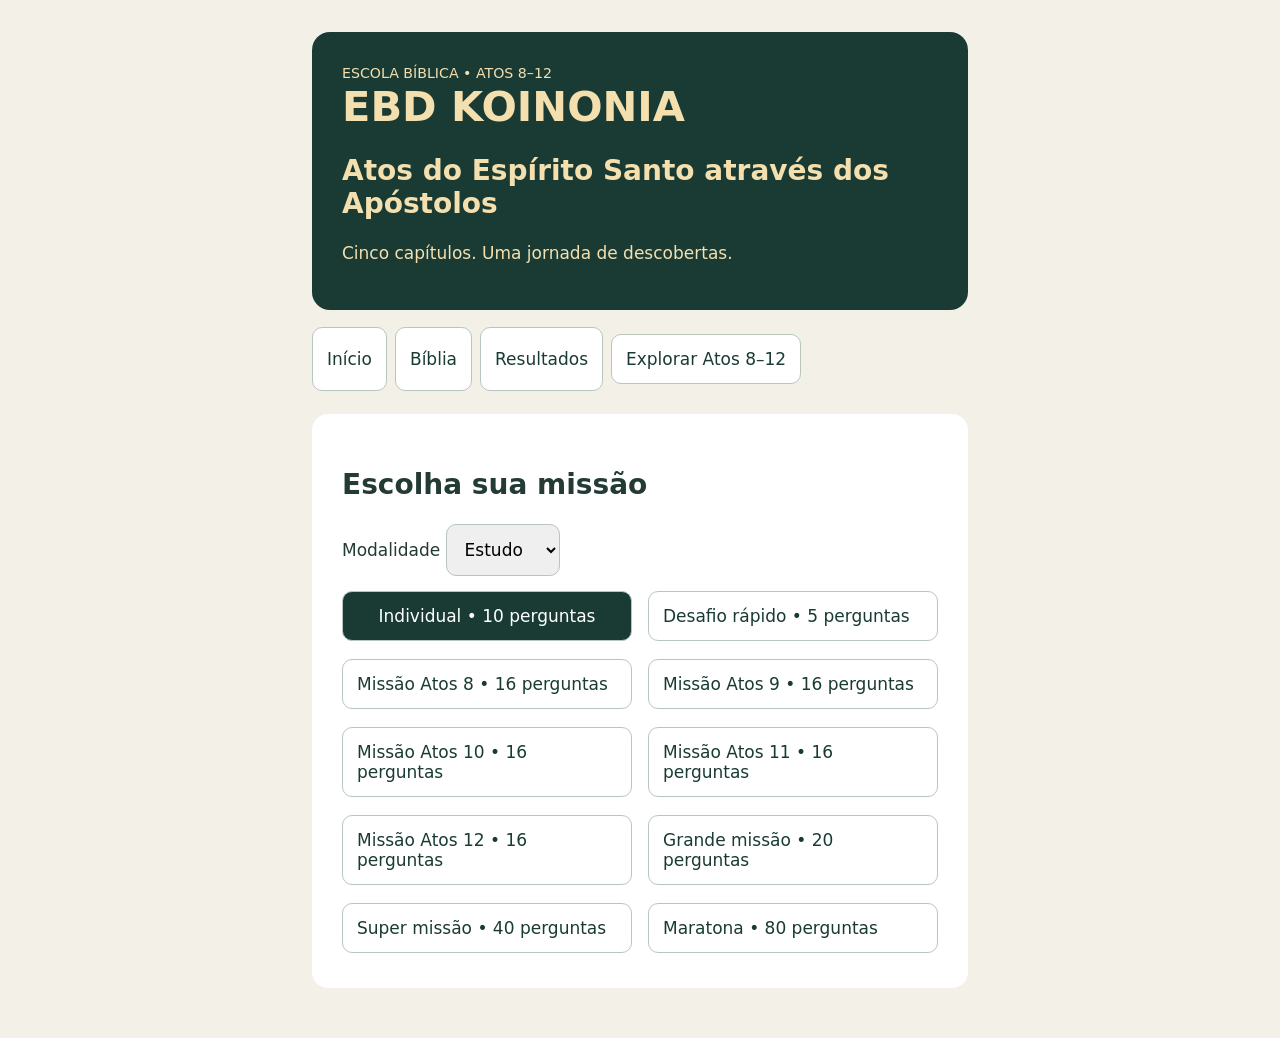
==== public/index.html @ 4b204fe7 "EBD KOINONIA V0.5 - Publicacao da plataforma completa" ====
<!doctype html><html lang="pt-BR"><meta charset="utf-8"><meta http-equiv="Content-Security-Policy" content="default-src 'none'; script-src 'self' 'unsafe-inline'; style-src 'self' 'unsafe-inline'; img-src 'self'; connect-src 'none'; object-src 'none'; base-uri 'none'; form-action 'none'"><meta name="referrer" content="no-referrer"><link rel="stylesheet" href="explorar.css"><meta name="viewport" content="width=device-width,initial-scale=1"><title>EBD KOINONIA — Atos do Espírito Santo através dos Apóstolos</title><style>*{box-sizing:border-box}body{margin:0;background:#f3f0e8;color:#243b35;font:17px system-ui}main{max-width:720px;margin:auto;padding:24px}header{background:#193b34;color:#f4dfae;padding:30px;border-radius:18px}h1{margin:0;font-size:34px}small{color:inherit}button,select,input{font:inherit;padding:14px;border-radius:10px;border:1px solid #b9c6bd}button{cursor:pointer;background:white;color:#193b34;text-align:left;width:100%;margin:5px 0}button.primary{background:#193b34;color:white;text-align:center}section{background:white;border-radius:16px;padding:20px;margin:18px 0}nav{display:flex;gap:8px;flex-wrap:wrap}nav button{width:auto}progress{width:100%;accent-color:#39765b}.muted{color:#62736c}.correct{background:#d7efdc}.wrong{background:#f8d9d5}dialog{max-width:650px;width:94%;border:0;border-radius:16px;padding:24px}dialog::backdrop{background:#0008}label{display:block;margin:10px 0}h2{font-size:23px}
main{width:min(100%,58rem);padding:clamp(12px,3vw,32px)}
header,section{padding:clamp(16px,3vw,30px)}
h1{font-size:clamp(1.7rem,5vw,2.6rem)}
h2{font-size:clamp(1.28rem,3vw,1.75rem)}
button,select{min-height:44px;max-width:100%;overflow-wrap:anywhere}
button:focus-visible,select:focus-visible,a:focus-visible,summary:focus-visible{
  outline:3px solid #39765b;outline-offset:3px
}
button:disabled{cursor:default;opacity:1}
nav{margin-top:12px}
nav button:disabled{opacity:.65}
.metrics{display:flex;flex-wrap:wrap;gap:.35rem 1.25rem;font-variant-numeric:tabular-nums}
.metrics p{margin:.2rem 0}
.missions,.breakdown{display:grid;gap:.5rem 1rem;grid-template-columns:repeat(2,minmax(0,1fr))}
.breakdown ul{padding-inline-start:1.2em}
details{border-top:1px solid #b9c6bd;padding:.85em 0}
summary{cursor:pointer;overflow-wrap:anywhere}
dialog{max-height:90vh;overflow:auto;color:#243b35}
@media print{
  body{background:white;color:black}
  main>header,main>nav,#view button{display:none}
  #certificate{border:1px solid currentColor;text-align:center;padding:2rem}
}
@media(max-width:540px){.missions,.breakdown{grid-template-columns:1fr}}
@media(min-width:1500px) and (min-height:800px){
  body{font-size:clamp(22px,1.45vw,37px)}
  main{width:min(86vw,78rem)}
  h1{font-size:2em}h2{font-size:1.4em}
  button,select{min-height:56px}
  dialog{max-width:58rem}
}
</style><main><header><small>ESCOLA BÍBLICA • ATOS 8–12</small><h1>EBD KOINONIA</h1><h2>Atos do Espírito Santo através dos Apóstolos</h2><p>Cinco capítulos. Uma jornada de descobertas.</p></header><nav><button onclick="home()">Início</button><button id="nav-bible" onclick="bible()">Bíblia</button><button onclick="stats()">Resultados</button></nav><div id="view"></div></main><dialog id="reader"><h2>Consulta bíblica</h2><label>Capítulo <select id="chapter" onchange="read()"></select></label><div id="passage"></div><button onclick="document.querySelector('#reader').close()">Voltar</button></dialog><script src="questoes-v03.js"></script><script>
const summaries={8:'A perseguição dispersa os discípulos. Filipe anuncia Cristo em Samaria e explica Isaías ao oficial etíope. Pedro e João visitam Samaria.',9:'Saulo encontra Jesus no caminho de Damasco. Ananias o visita. Pedro cura Eneias em Lida e Tabita volta à vida em Jope.',10:'Cornélio recebe uma visão em Cesareia. Pedro recebe uma visão em Jope e anuncia Jesus na casa de Cornélio.',11:'Pedro explica a recepção dos gentios. Barnabé e Saulo ensinam em Antioquia. Ágabo anuncia uma fome.',12:'Herodes mata Tiago e prende Pedro. A igreja ora. Pedro é libertado por um anjo e vai à casa de Maria, onde Rode reconhece sua voz.'};

const bank = window.EBD_QUESTOES_V03;
const chapters = [8, 9, 10, 11, 12];
const weights = {'Fácil': 100, 'Intermediária': 150, 'Avançada': 200};
const byId = new Map(Array.isArray(bank) ? bank.map(q => [q.id, q]) : []);
const view = document.querySelector('#view');
const reader = document.querySelector('#reader');
const chapter = document.querySelector('#chapter');
const passage = document.querySelector('#passage');
const navBible = document.querySelector('#nav-bible');
const safeInt = n => Number.isSafeInteger(n) && n >= 0;

let active = null;
let completed = null;
let inActivity = false;
let tickingSince = null;
const records = [];

function escapeHtml(value) {
  return String(value).replace(/[&<>"']/g, ch => ({
    '&': '&amp;', '<': '&lt;', '>': '&gt;', '"': '&quot;', "'": '&#39;'
  })[ch]);
}

function shuffled(values) {
  const copy = values.slice();
  for (let last = copy.length - 1; last > 0; last--) {
    const selected = Math.floor(Math.random() * (last + 1));
    [copy[last], copy[selected]] = [copy[selected], copy[last]];
  }
  return copy;
}

function currentItem() {
  return active ? active.items[active.index] : null;
}

function readerLocked() {
  return active?.mode === 'desafio' && currentItem().choice === null;
}

function updateNavigation() {
  navBible.disabled = Boolean(readerLocked());
}

function startClock() {
  if (active && inActivity && !document.hidden && tickingSince === null) {
    tickingSince = performance.now();
  }
}

function checkpoint() {
  if (tickingSince === null) return;
  const now = performance.now();
  active.elapsed += Math.max(0, Math.round(now - tickingSince));
  tickingSince = now;
}

function pauseClock() {
  checkpoint();
  tickingSince = null;
}

function duration(ms) {
  const seconds = Math.floor(ms / 1000);
  return [Math.floor(seconds / 3600), Math.floor(seconds / 60) % 60, seconds % 60]
    .map(n => String(n).padStart(2, '0')).join(':');
}

function updateClock() {
  const clock = document.querySelector('#elapsed');
  if (clock && active) {
    const pending = tickingSince === null ? 0 : performance.now() - tickingSince;
    clock.textContent = duration(active.elapsed + pending);
  }
}

function stopViewing() {
  pauseClock();
  inActivity = false;
}

function home() {
  stopViewing();
  updateNavigation();
  view.innerHTML = `<section><h2>Escolha sua missão</h2>
    ${active ? '<button class="primary" onclick="resume()">Retomar atividade</button>' : ''}
    <label>Modalidade <select id="mode">
      <option value="estudo">Estudo</option>
      <option value="desafio">Desafio</option>
    </select></label>
    <div class="missions">
      <button class="primary" onclick="start(10)">Individual • 10 perguntas</button>
      <button onclick="start(5)">Desafio rápido • 5 perguntas</button>
      ${chapters.map(c => `<button onclick="start(16,${c})">Missão Atos ${c} • 16 perguntas</button>`).join('')}
      <button onclick="start(20)">Grande missão • 20 perguntas</button>
      <button onclick="start(40)">Super missão • 40 perguntas</button>
      <button onclick="start(80)">Maratona • 80 perguntas</button>
    </div><p id="bank-status" role="status" hidden></p></section>`;
  if (active) document.querySelector('#mode').value = active.mode;
}

function start(total, selectedChapter) {
  if (inActivity || ![5, 10, 16, 20, 40, 80].includes(total)) return;
  const pool = byId.size !== 80 ? [] :
    selectedChapter === undefined ? bank : bank.filter(q => q.capitulo === selectedChapter);
  if (pool.length < total) {
    const bankStatus = document.querySelector('#bank-status');
    bankStatus.textContent = 'Banco de questões indisponível. Verifique o arquivo questoes-v03.js.';
    bankStatus.hidden = false;
    return;
  }
  if (active && !confirm('Substituir a atividade em andamento?')) return;
  active = {
    mode: document.querySelector('#mode').value, elapsed: 0, index: 0,
    items: shuffled(pool).slice(0, total).map(q => ({
      id: q.id, order: shuffled(q.alternativas.map((_, index) => index)),
      choice: null, hint: false, consults: 0, assistedConsults: 0
    }))
  };
  resume();
}

function resume() {
  if (!active) return;
  inActivity = true;
  startClock();
  question(true);
}

function resultOf(item) {
  const q = byId.get(item.id);
  const correct = item.choice !== null && item.order[item.choice] === q.indiceRespostaCorreta;
  const multiplier = active.mode === 'desafio' ? 2 :
    item.hint && item.assistedConsults ? 0.5 : item.hint || item.assistedConsults ? 0.75 : 1;
  return {correct, points: correct ? Math.round(weights[q.dificuldade] * multiplier) : 0};
}

function totals() {
  return active.items.reduce((sum, item) => {
    if (item.choice === null) return sum;
    const result = resultOf(item);
    sum.answered++;
    sum.score += Number(result.correct);
    sum.points += result.points;
    return sum;
  }, {answered: 0, score: 0, points: 0});
}

function question(focus = false) {
  const item = currentItem();
  const q = byId.get(item.id);
  const done = item.choice !== null;
  const correctIndex = item.order.indexOf(q.indiceRespostaCorreta);
  const sum = totals();
  const hintAllowed = active.mode === 'estudo';
  updateNavigation();
  view.innerHTML = `<section>
    <small>${escapeHtml(q.titulo)} • Atos ${q.capitulo} • ${active.mode === 'estudo' ? 'Estudo' : 'Desafio'}</small>
    <div class="metrics">
      <p>Respondidas ${sum.answered}/${active.items.length}</p>
      <p>Acertos ${sum.score}</p><p>Pontos ${sum.points}</p>
      <p>Tempo <span id="elapsed">${duration(active.elapsed)}</span></p>
    </div>
    <progress aria-label="Perguntas respondidas" value="${sum.answered}" max="${active.items.length}"></progress>
    <h2 id="question-title" tabindex="-1">${active.index + 1}. ${escapeHtml(q.pergunta)}</h2>
    ${item.order.map((option, j) => {
      const style = done && j === correctIndex ? 'correct' : done && j === item.choice ? 'wrong' : '';
      const label = style === 'correct' ? ' — resposta correta' : style === 'wrong' ? ' — sua resposta' : '';
      return `<button class="option ${style}" ${done ? 'disabled' : ''} onclick="answer(${j})">${escapeHtml(q.alternativas[option])}${label}</button>`;
    }).join('')}
    ${hintAllowed && !done && !item.hint ? '<button onclick="revealHint()">Revelar pista</button>' : ''}
    ${hintAllowed && item.hint ? `<p id="hint" tabindex="-1"><strong>Pista</strong> ${escapeHtml(q.pista)}</p>` : ''}
    ${hintAllowed || done ? `<button onclick="bible(${q.capitulo})">Consultar Bíblia / guia</button>` : ''}
    ${done ? `<div id="feedback" tabindex="-1">
      <h3>${item.choice === correctIndex ? 'Você acertou!' : 'Uma nova descoberta!'}</h3>
      <p>${escapeHtml(q.explicacao)} — ${escapeHtml(q.referenciaBiblica)}</p>
      <p>+${resultOf(item).points} pontos</p>
      <button class="primary" onclick="next()">${active.index + 1 === active.items.length ? 'Concluir' : 'Continuar'}</button>
    </div>` : ''}</section>`;
  updateClock();
  if (focus) document.querySelector('#question-title').focus();
}

function revealHint() {
  const item = currentItem();
  if (!inActivity || active?.mode !== 'estudo' || item.choice !== null || item.hint) return;
  item.hint = true;
  question();
  document.querySelector('#hint').focus();
}

function answer(j) {
  const item = currentItem();
  if (!inActivity || !item || item.choice !== null || !safeInt(j) || j >= item.order.length) return;
  item.choice = j;
  checkpoint();
  question();
  document.querySelector('#feedback').focus();
}

function next() {
  const item = currentItem();
  if (!inActivity || !item || item.choice === null) return;
  if (active.index + 1 < active.items.length) {
    active.index++;
    question(true);
    return;
  }
  pauseClock();
  const result = {
    mode: active.mode, date: new Date().toISOString(),
    total: active.items.length, score: totals().score, points: totals().points,
    elapsed: active.elapsed, consults: active.items.reduce((n, row) => n + row.consults, 0),
    answers: active.items.map(row => {
      const q = byId.get(row.id);
      return {id: q.id, chapter: q.capitulo, category: q.categoria,
        difficulty: q.dificuldade, hint: row.hint, consults: row.consults, ...resultOf(row)};
    })
  };
  completed = result;
  records.push(result);
  active = null;
  inActivity = false;
  showResult();
}

function showResult() {
  updateNavigation();
  view.innerHTML = `<section><h2>Missão concluída!</h2>
    <h1>${completed.score}/${completed.total}</h1>
    <p>${completed.points} pontos • ${duration(completed.elapsed)}</p>
    <details><summary>Cartão de desempenho</summary>
      <p>${completed.mode === 'desafio' ? 'Desafio' : 'Estudo'} • ${completed.consults} consultas</p>
      ${breakdown(completed.answers)}</details>
    <p><a href="https://wa.me/?text=${encodeURIComponent(shareText())}" target="_blank" rel="noopener">Compartilhar pelo WhatsApp</a></p>
    <button onclick="share()">Compartilhar resultado</button>
    <button onclick="certificate()">Certificado</button>
    <button onclick="home()">Nova missão</button></section>`;
}

function certificate() {
  if (!completed) return;
  const name = prompt('Nome para o certificado', '');
  if (!name?.trim()) return;
  view.innerHTML = `<section id="certificate">
    <h2>Certificado de conclusão</h2>
    <p>EBD KOINONIA • Atos 8–12</p>
    <h3>${escapeHtml(name.trim())}</h3>
    <p>Concluiu a missão no modo ${completed.mode === 'desafio' ? 'Desafio' : 'Estudo'}
      com ${completed.score}/${completed.total} acertos e ${completed.points} pontos.</p>
    <p>${escapeHtml(new Date(completed.date).toLocaleDateString('pt-BR'))}</p>
    <button onclick="window.print()">Imprimir certificado</button>
    <button onclick="showResult()">Voltar ao resultado</button>
  </section>`;
}

function shareText() {
  return `Concluí uma missão da EBD KOINONIA — Atos do Espírito Santo através dos Apóstolos! Acertei ${completed.score} de ${completed.total} perguntas.`;
}

function share() {
  if (!completed) return;
  const text = shareText();
  if (navigator.share) navigator.share({text}).catch(() => {});
  else if (navigator.clipboard) navigator.clipboard.writeText(text)
    .then(() => alert('Resultado copiado')).catch(() => prompt('Copie seu resultado', text));
  else prompt('Copie seu resultado', text);
}

function bible(c = 8) {
  if (readerLocked() || !chapters.includes(c) || reader.open) return;
  const item = currentItem();
  if (item && inActivity) {
    item.consults++;
    if (item.choice === null) item.assistedConsults++;
  }
  chapter.value = String(c);
  read();
  reader.showModal();
}

function read() {
  const c = Number(chapter.value);
  if (!chapters.includes(c)) return;
  passage.innerHTML = `<p><strong>Guia de leitura — Atos ${c}</strong></p>
    <p>${escapeHtml(summaries[c])}</p>
    <p class="muted">Resumo autoral do capítulo.</p>
    <a href="https://www.biblegateway.com/passage/?search=Acts%20${c}&amp;version=ARC" target="_blank" rel="noopener">Abrir capítulo em uma Bíblia online</a>`;
}

function breakdown(answers) {
  if (!answers.length) return '';
  const dimensions = [['chapter', 'Capítulo'], ['category', 'Categoria'], ['difficulty', 'Dificuldade']];
  return `<div class="breakdown">${dimensions.map(([key, title]) => {
    const groups = new Map();
    for (const row of answers) {
      const label = key === 'chapter' ? `Atos ${row.chapter}` : row[key];
      const sum = groups.get(label) || {correct: 0, count: 0, points: 0};
      sum.correct += Number(row.correct);
      sum.count++;
      sum.points += row.points;
      groups.set(label, sum);
    }
    const labels = [...groups.keys()].sort((a,b) => a.localeCompare(b, 'pt-BR', {numeric:true}));
    return `<div><h3>${title}</h3><ul>${labels.map(label => {
      const {correct, count, points} = groups.get(label);
      return `<li>${escapeHtml(label)} — ${correct}/${count} acertos (${Math.round(100 * correct / count)}%) • ${points} pts</li>`;
    }).join('')}</ul></div>`;
  }).join('')}</div>`;
}

function stats() {
  stopViewing();
  const sum = key => records.reduce((n, r) => n + r[key], 0);
  const mostRecent = [...records].sort((a, b) => Date.parse(b.date) - Date.parse(a.date));
  view.innerHTML = `<section><h2>Resultados desta página</h2>
    <p>Missões concluídas ${records.length} • Acertos ${sum('score')}/${sum('total')} • Consultas ${sum('consults')}</p>
    ${breakdown(records.flatMap(r => r.answers))}
    ${mostRecent.map(r => `<details><summary>${escapeHtml(new Date(r.date).toLocaleString('pt-BR'))}
      • ${r.mode === 'desafio' ? 'Desafio • ' : r.mode === 'estudo' ? 'Estudo • ' : ''}${r.score}/${r.total} acertos</summary>
      <p>${r.consults} consultas${safeInt(r.points) && safeInt(r.elapsed) ?
        ` • ${r.points} pontos • ${duration(r.elapsed)}` : ''}</p>${breakdown(r.answers)}</details>`).join('')}
    <p class="muted">Resultados disponíveis enquanto esta página estiver aberta.</p></section>`;
}

chapter.innerHTML = chapters.map(c => `<option value="${c}">${c}</option>`).join('');
document.addEventListener('visibilitychange', () => {
  if (document.hidden) pauseClock();
  else startClock();
  updateClock();
});
window.addEventListener('pagehide', pauseClock);
window.addEventListener('pageshow', startClock);
setInterval(() => {
  checkpoint();
  updateClock();
}, 1000);
home();
</script><script src="explorar.js"></script></html>
---- public/explorar.css ----
#atlas-nav{margin-block:12px}
#atlas-nav button:disabled{opacity:.55;cursor:default}
.atlas-controls{align-items:center}
.atlas-controls label{margin-right:auto}
.atlas-controls button,.atlas-points button{width:auto}
.atlas-map{display:block;width:100%;max-width:580px;height:auto;margin:auto;
  background:#e1edef;border:1px solid #b9c6bd;border-radius:12px}
.atlas-map text{font:600 11px system-ui;fill:#193b34;paint-order:stroke;
  stroke:#f3f0e8;stroke-width:3px;stroke-linejoin:round}
.atlas-map .atlas-place{cursor:pointer}
.atlas-map .atlas-place:focus circle,.atlas-map .atlas-place[aria-pressed=true] circle{
  stroke:#6b441c;stroke-width:4px;fill:#f4dfae}
.atlas-points{display:flex;flex-wrap:wrap;gap:6px}
.atlas-points button[aria-pressed=true]{background:#193b34;color:white}
.atlas-slide{width:min(96vw,1100px);max-width:none;max-height:94vh;
  background:#f3f0e8;color:#243b35;overflow:auto;font-size:clamp(18px,2.5vw,32px)}
.atlas-slide:fullscreen{width:100%;height:100%;max-height:none;padding:clamp(16px,4vw,60px)}
.atlas-slide h2{font-size:clamp(28px,5vw,62px);margin-block:.25em}
.atlas-slide-controls{display:flex;flex-wrap:wrap;gap:8px}
.atlas-slide-controls button{width:auto}
.atlas-address{overflow-wrap:anywhere}
@media(max-width:480px){.atlas-controls label{width:100%}
  .atlas-controls select{max-width:100%}}
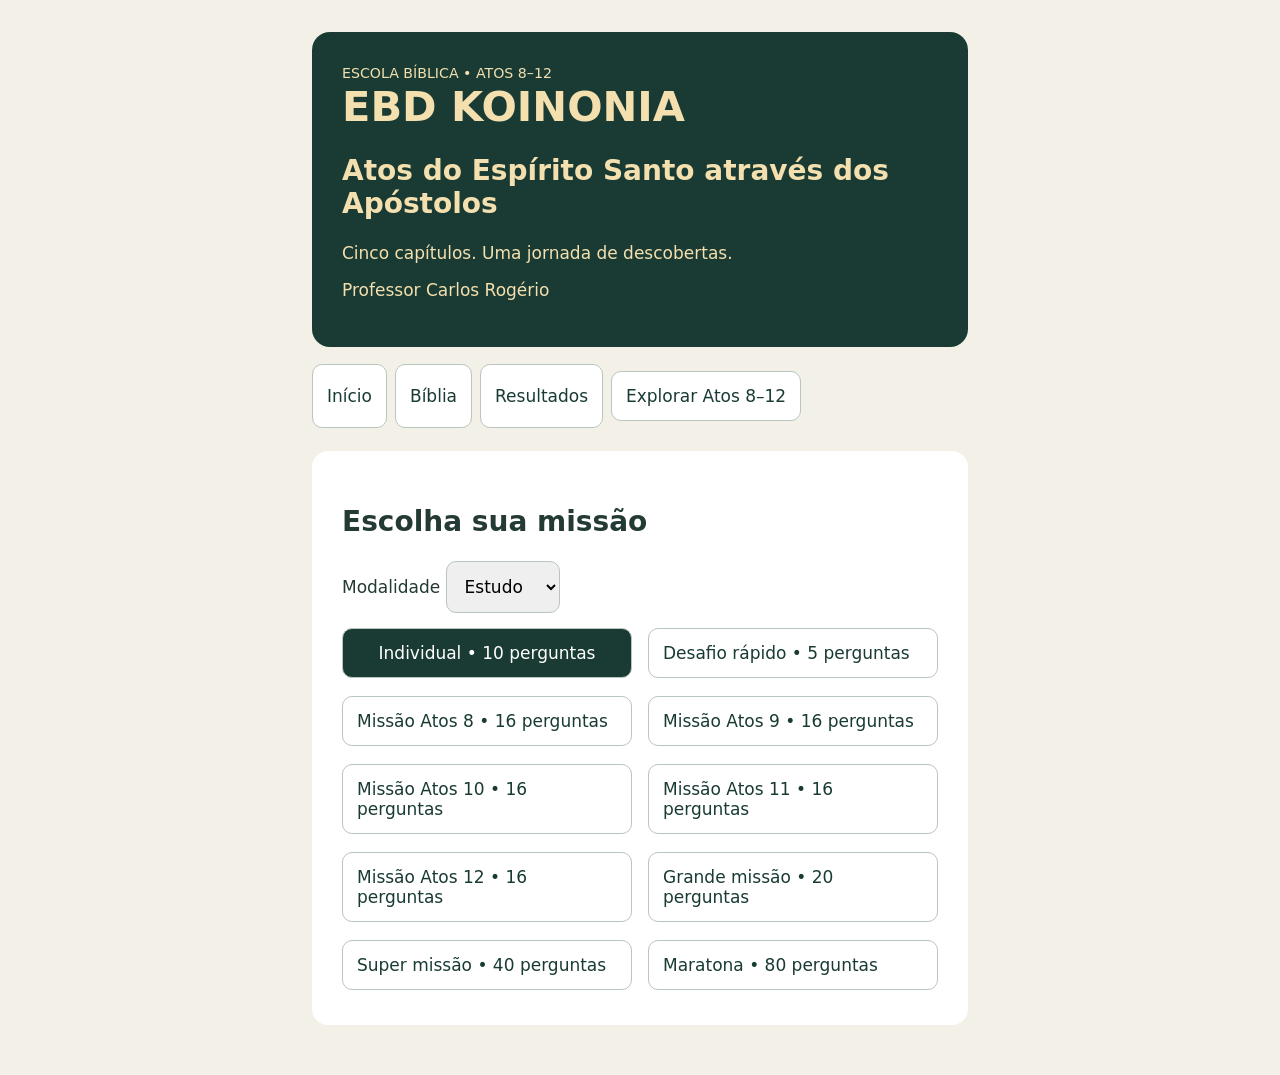
==== commit ebdf9488: "Acrescenta nome do professor" ====
--- a/public/index.html
+++ b/public/index.html
@@ -30,7 +30,7 @@
   button,select{min-height:56px}
   dialog{max-width:58rem}
 }
-</style><main><header><small>ESCOLA BÍBLICA • ATOS 8–12</small><h1>EBD KOINONIA</h1><h2>Atos do Espírito Santo através dos Apóstolos</h2><p>Cinco capítulos. Uma jornada de descobertas.</p></header><nav><button onclick="home()">Início</button><button id="nav-bible" onclick="bible()">Bíblia</button><button onclick="stats()">Resultados</button></nav><div id="view"></div></main><dialog id="reader"><h2>Consulta bíblica</h2><label>Capítulo <select id="chapter" onchange="read()"></select></label><div id="passage"></div><button onclick="document.querySelector('#reader').close()">Voltar</button></dialog><script src="questoes-v03.js"></script><script>
+</style><main><header><small>ESCOLA BÍBLICA • ATOS 8–12</small><h1>EBD KOINONIA</h1><h2>Atos do Espírito Santo através dos Apóstolos</h2><p>Cinco capítulos. Uma jornada de descobertas.</p><p>Professor Carlos Rogério</p></header><nav><button onclick="home()">Início</button><button id="nav-bible" onclick="bible()">Bíblia</button><button onclick="stats()">Resultados</button></nav><div id="view"></div></main><dialog id="reader"><h2>Consulta bíblica</h2><label>Capítulo <select id="chapter" onchange="read()"></select></label><div id="passage"></div><button onclick="document.querySelector('#reader').close()">Voltar</button></dialog><script src="questoes-v03.js"></script><script>
 const summaries={8:'A perseguição dispersa os discípulos. Filipe anuncia Cristo em Samaria e explica Isaías ao oficial etíope. Pedro e João visitam Samaria.',9:'Saulo encontra Jesus no caminho de Damasco. Ananias o visita. Pedro cura Eneias em Lida e Tabita volta à vida em Jope.',10:'Cornélio recebe uma visão em Cesareia. Pedro recebe uma visão em Jope e anuncia Jesus na casa de Cornélio.',11:'Pedro explica a recepção dos gentios. Barnabé e Saulo ensinam em Antioquia. Ágabo anuncia uma fome.',12:'Herodes mata Tiago e prende Pedro. A igreja ora. Pedro é libertado por um anjo e vai à casa de Maria, onde Rode reconhece sua voz.'};
 
 const bank = window.EBD_QUESTOES_V03;
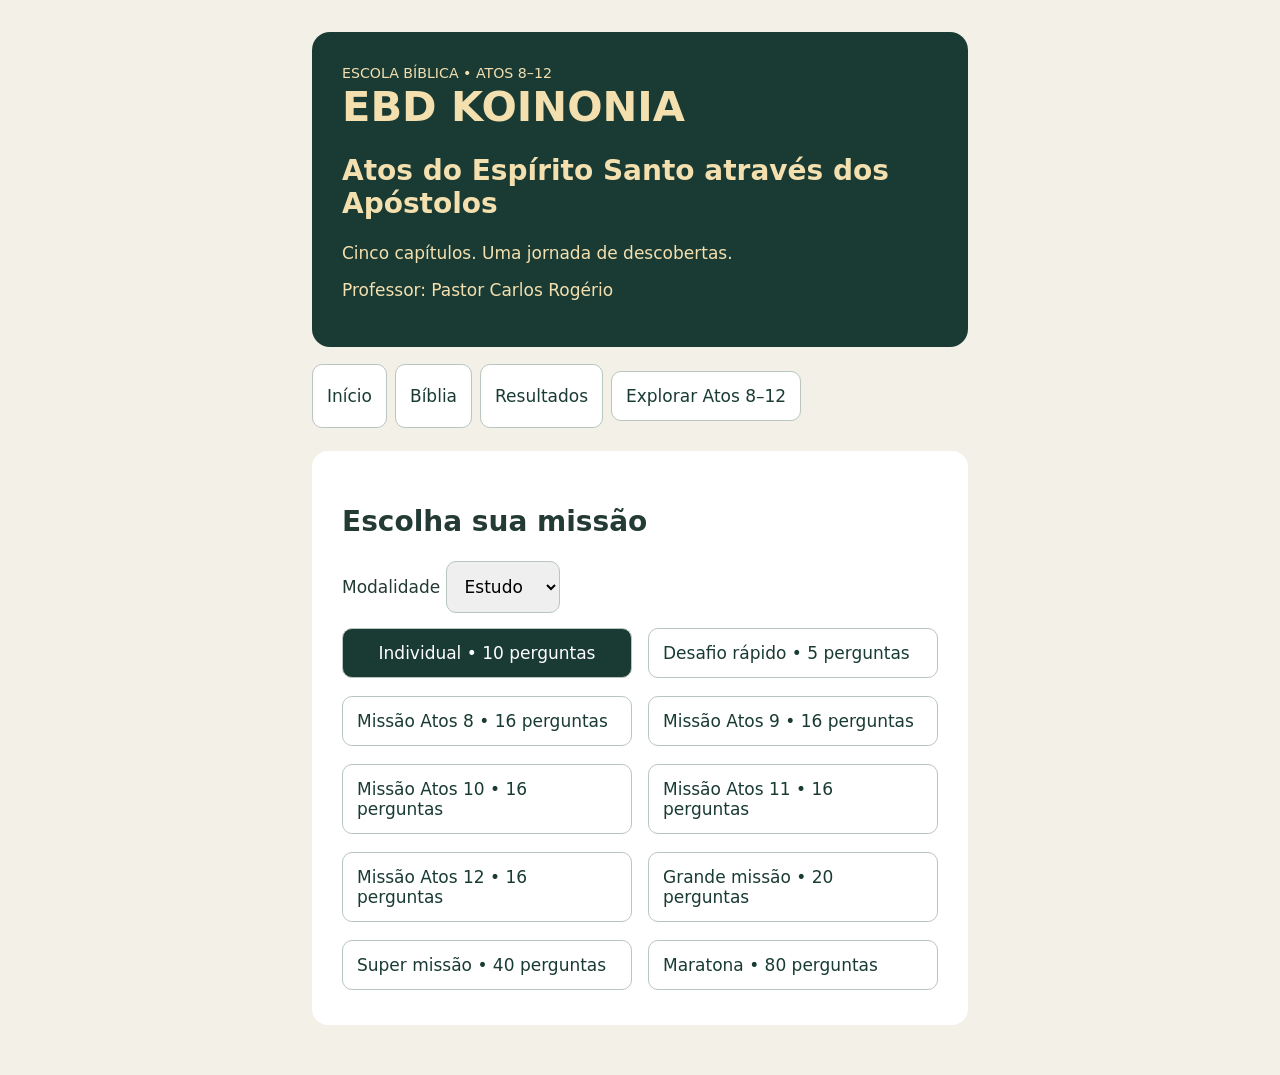
==== commit 0c875616: "Corrige identificacao do professor" ====
--- a/public/index.html
+++ b/public/index.html
@@ -30,7 +30,7 @@
   button,select{min-height:56px}
   dialog{max-width:58rem}
 }
-</style><main><header><small>ESCOLA BÍBLICA • ATOS 8–12</small><h1>EBD KOINONIA</h1><h2>Atos do Espírito Santo através dos Apóstolos</h2><p>Cinco capítulos. Uma jornada de descobertas.</p><p>Professor Carlos Rogério</p></header><nav><button onclick="home()">Início</button><button id="nav-bible" onclick="bible()">Bíblia</button><button onclick="stats()">Resultados</button></nav><div id="view"></div></main><dialog id="reader"><h2>Consulta bíblica</h2><label>Capítulo <select id="chapter" onchange="read()"></select></label><div id="passage"></div><button onclick="document.querySelector('#reader').close()">Voltar</button></dialog><script src="questoes-v03.js"></script><script>
+</style><main><header><small>ESCOLA BÍBLICA • ATOS 8–12</small><h1>EBD KOINONIA</h1><h2>Atos do Espírito Santo através dos Apóstolos</h2><p>Cinco capítulos. Uma jornada de descobertas.</p><p>Professor: Pastor Carlos Rogério</p></header><nav><button onclick="home()">Início</button><button id="nav-bible" onclick="bible()">Bíblia</button><button onclick="stats()">Resultados</button></nav><div id="view"></div></main><dialog id="reader"><h2>Consulta bíblica</h2><label>Capítulo <select id="chapter" onchange="read()"></select></label><div id="passage"></div><button onclick="document.querySelector('#reader').close()">Voltar</button></dialog><script src="questoes-v03.js"></script><script>
 const summaries={8:'A perseguição dispersa os discípulos. Filipe anuncia Cristo em Samaria e explica Isaías ao oficial etíope. Pedro e João visitam Samaria.',9:'Saulo encontra Jesus no caminho de Damasco. Ananias o visita. Pedro cura Eneias em Lida e Tabita volta à vida em Jope.',10:'Cornélio recebe uma visão em Cesareia. Pedro recebe uma visão em Jope e anuncia Jesus na casa de Cornélio.',11:'Pedro explica a recepção dos gentios. Barnabé e Saulo ensinam em Antioquia. Ágabo anuncia uma fome.',12:'Herodes mata Tiago e prende Pedro. A igreja ora. Pedro é libertado por um anjo e vai à casa de Maria, onde Rode reconhece sua voz.'};
 
 const bank = window.EBD_QUESTOES_V03;
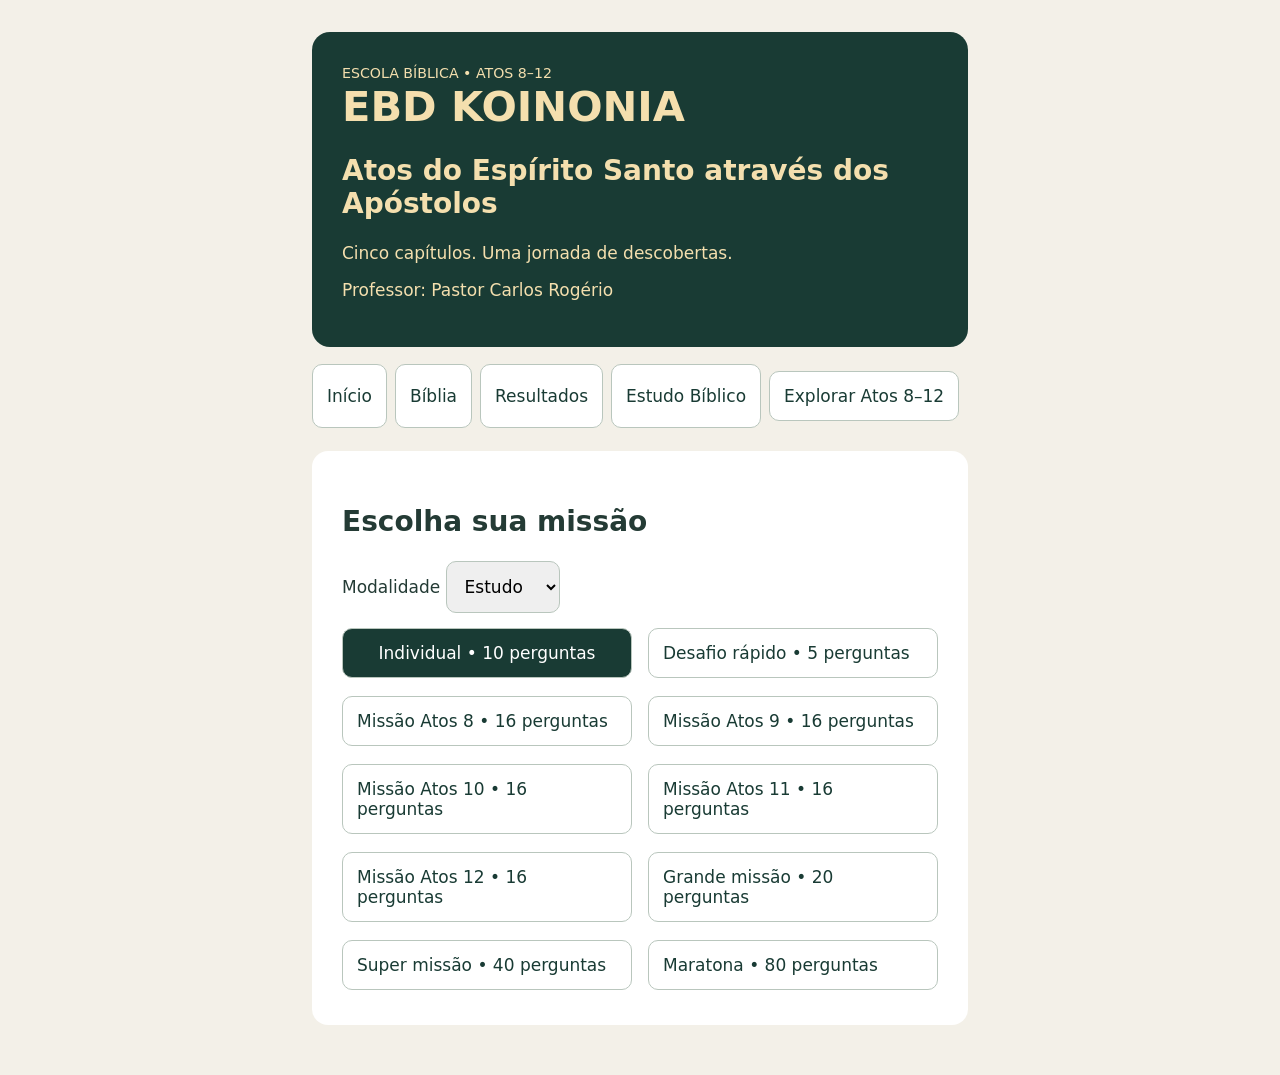
==== commit cc155be8: "Integra estudo biblico Atos 8 a 12 com modo TV" ====
--- a/public/index.html
+++ b/public/index.html
@@ -30,7 +30,7 @@
   button,select{min-height:56px}
   dialog{max-width:58rem}
 }
-</style><main><header><small>ESCOLA BÍBLICA • ATOS 8–12</small><h1>EBD KOINONIA</h1><h2>Atos do Espírito Santo através dos Apóstolos</h2><p>Cinco capítulos. Uma jornada de descobertas.</p><p>Professor: Pastor Carlos Rogério</p></header><nav><button onclick="home()">Início</button><button id="nav-bible" onclick="bible()">Bíblia</button><button onclick="stats()">Resultados</button></nav><div id="view"></div></main><dialog id="reader"><h2>Consulta bíblica</h2><label>Capítulo <select id="chapter" onchange="read()"></select></label><div id="passage"></div><button onclick="document.querySelector('#reader').close()">Voltar</button></dialog><script src="questoes-v03.js"></script><script>
+</style><main><header><small>ESCOLA BÍBLICA • ATOS 8–12</small><h1>EBD KOINONIA</h1><h2>Atos do Espírito Santo através dos Apóstolos</h2><p>Cinco capítulos. Uma jornada de descobertas.</p><p>Professor: Pastor Carlos Rogério</p></header><nav><button onclick="home()">Início</button><button id="nav-bible" onclick="bible()">Bíblia</button><button onclick="stats()">Resultados</button><button onclick="location.href='estudo-biblico.html'">Estudo Bíblico</button></nav><div id="view"></div></main><dialog id="reader"><h2>Consulta bíblica</h2><label>Capítulo <select id="chapter" onchange="read()"></select></label><div id="passage"></div><button onclick="document.querySelector('#reader').close()">Voltar</button></dialog><script src="questoes-v03.js"></script><script>
 const summaries={8:'A perseguição dispersa os discípulos. Filipe anuncia Cristo em Samaria e explica Isaías ao oficial etíope. Pedro e João visitam Samaria.',9:'Saulo encontra Jesus no caminho de Damasco. Ananias o visita. Pedro cura Eneias em Lida e Tabita volta à vida em Jope.',10:'Cornélio recebe uma visão em Cesareia. Pedro recebe uma visão em Jope e anuncia Jesus na casa de Cornélio.',11:'Pedro explica a recepção dos gentios. Barnabé e Saulo ensinam em Antioquia. Ágabo anuncia uma fome.',12:'Herodes mata Tiago e prende Pedro. A igreja ora. Pedro é libertado por um anjo e vai à casa de Maria, onde Rode reconhece sua voz.'};
 
 const bank = window.EBD_QUESTOES_V03;
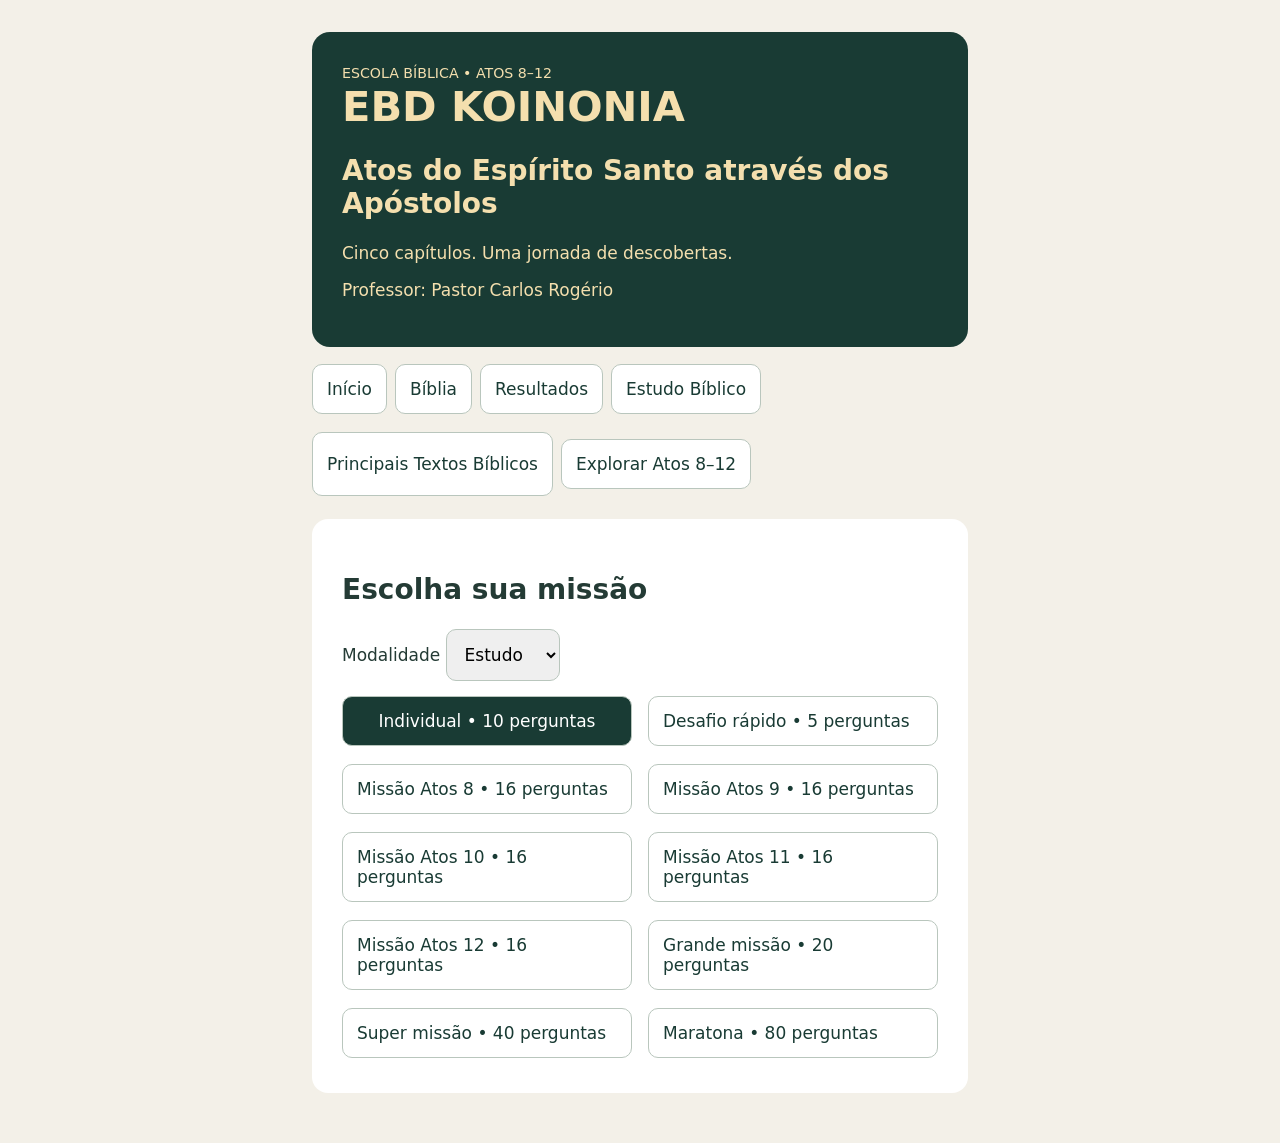
==== commit 68e44878: "Integra principais textos biblicos Atos 8 a 12 BLIVRE 2017" ====
--- a/public/index.html
+++ b/public/index.html
@@ -30,7 +30,7 @@
   button,select{min-height:56px}
   dialog{max-width:58rem}
 }
-</style><main><header><small>ESCOLA BÍBLICA • ATOS 8–12</small><h1>EBD KOINONIA</h1><h2>Atos do Espírito Santo através dos Apóstolos</h2><p>Cinco capítulos. Uma jornada de descobertas.</p><p>Professor: Pastor Carlos Rogério</p></header><nav><button onclick="home()">Início</button><button id="nav-bible" onclick="bible()">Bíblia</button><button onclick="stats()">Resultados</button><button onclick="location.href='estudo-biblico.html'">Estudo Bíblico</button></nav><div id="view"></div></main><dialog id="reader"><h2>Consulta bíblica</h2><label>Capítulo <select id="chapter" onchange="read()"></select></label><div id="passage"></div><button onclick="document.querySelector('#reader').close()">Voltar</button></dialog><script src="questoes-v03.js"></script><script>
+</style><main><header><small>ESCOLA BÍBLICA • ATOS 8–12</small><h1>EBD KOINONIA</h1><h2>Atos do Espírito Santo através dos Apóstolos</h2><p>Cinco capítulos. Uma jornada de descobertas.</p><p>Professor: Pastor Carlos Rogério</p></header><nav><button onclick="home()">Início</button><button id="nav-bible" onclick="bible()">Bíblia</button><button onclick="stats()">Resultados</button><button onclick="location.href='estudo-biblico.html'">Estudo Bíblico</button><button type="button" onclick="location.href='principais-textos.html'">Principais Textos Bíblicos</button></nav><div id="view"></div></main><dialog id="reader"><h2>Consulta bíblica</h2><label>Capítulo <select id="chapter" onchange="read()"></select></label><div id="passage"></div><button onclick="document.querySelector('#reader').close()">Voltar</button></dialog><script src="questoes-v03.js"></script><script>
 const summaries={8:'A perseguição dispersa os discípulos. Filipe anuncia Cristo em Samaria e explica Isaías ao oficial etíope. Pedro e João visitam Samaria.',9:'Saulo encontra Jesus no caminho de Damasco. Ananias o visita. Pedro cura Eneias em Lida e Tabita volta à vida em Jope.',10:'Cornélio recebe uma visão em Cesareia. Pedro recebe uma visão em Jope e anuncia Jesus na casa de Cornélio.',11:'Pedro explica a recepção dos gentios. Barnabé e Saulo ensinam em Antioquia. Ágabo anuncia uma fome.',12:'Herodes mata Tiago e prende Pedro. A igreja ora. Pedro é libertado por um anjo e vai à casa de Maria, onde Rode reconhece sua voz.'};
 
 const bank = window.EBD_QUESTOES_V03;
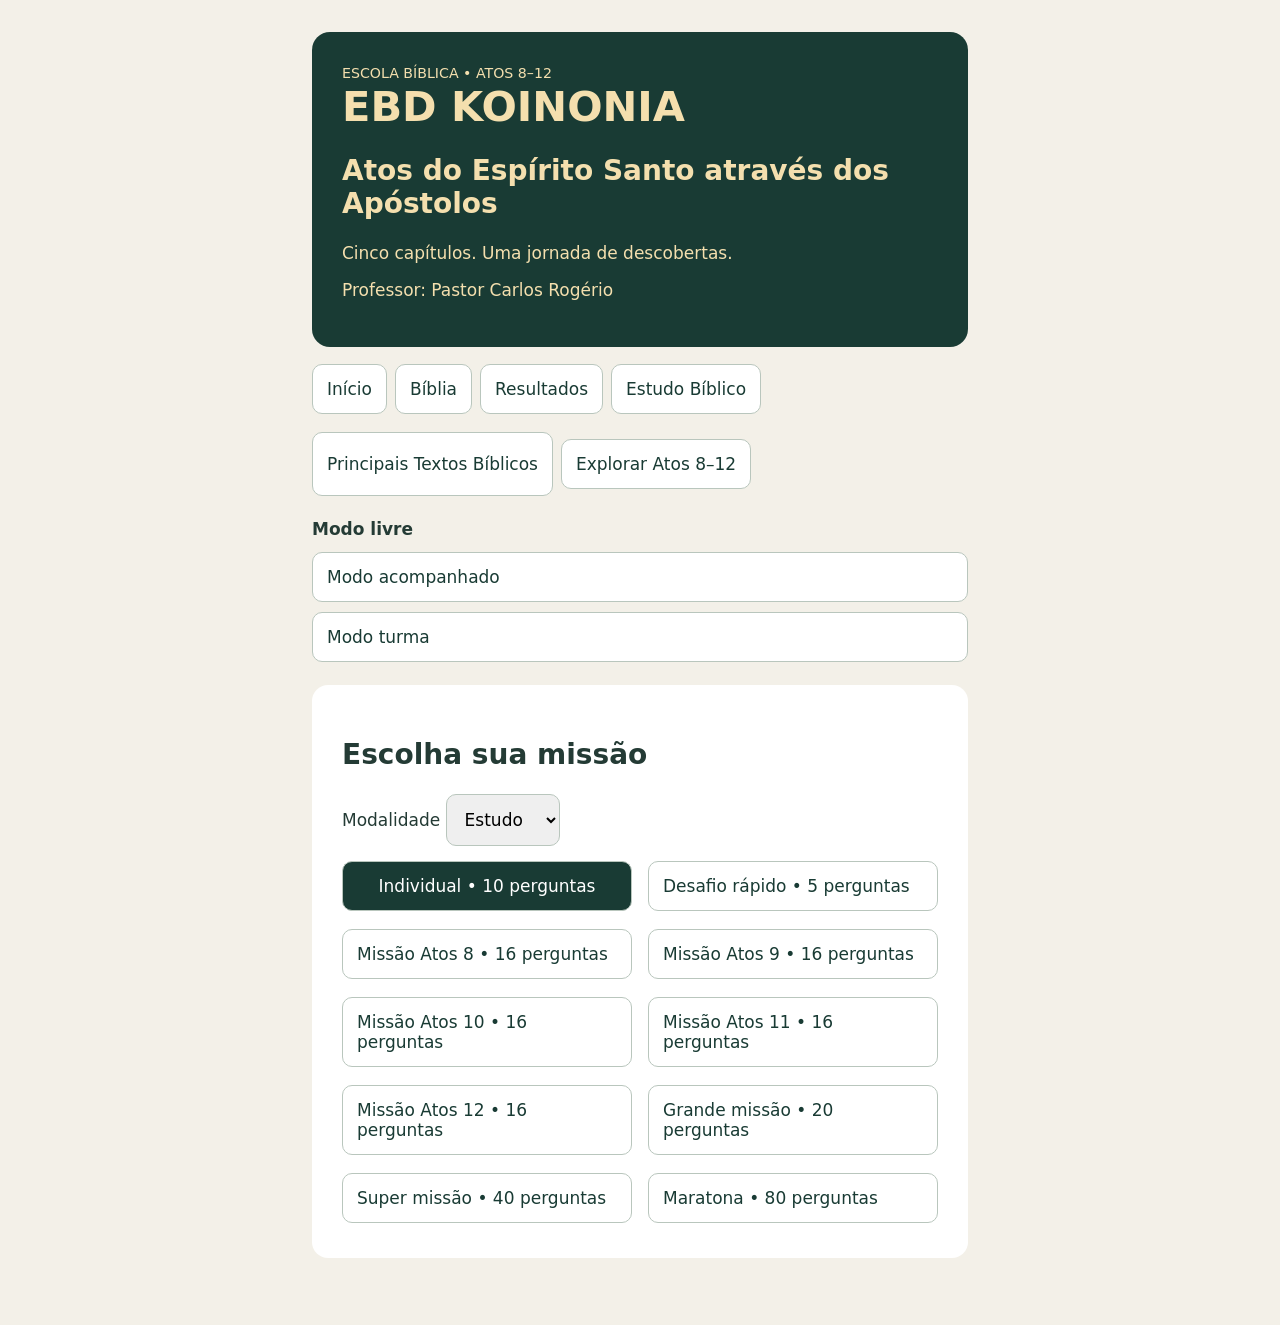
==== commit 367bd6b0: "MA 02.49: preparar homologação com Chromium e Firestore" ====
--- a/public/index.html
+++ b/public/index.html
@@ -1,4 +1,4 @@
-<!doctype html><html lang="pt-BR"><meta charset="utf-8"><meta http-equiv="Content-Security-Policy" content="default-src 'none'; script-src 'self' 'unsafe-inline'; style-src 'self' 'unsafe-inline'; img-src 'self'; connect-src 'none'; object-src 'none'; base-uri 'none'; form-action 'none'"><meta name="referrer" content="no-referrer"><link rel="stylesheet" href="explorar.css"><meta name="viewport" content="width=device-width,initial-scale=1"><title>EBD KOINONIA — Atos do Espírito Santo através dos Apóstolos</title><style>*{box-sizing:border-box}body{margin:0;background:#f3f0e8;color:#243b35;font:17px system-ui}main{max-width:720px;margin:auto;padding:24px}header{background:#193b34;color:#f4dfae;padding:30px;border-radius:18px}h1{margin:0;font-size:34px}small{color:inherit}button,select,input{font:inherit;padding:14px;border-radius:10px;border:1px solid #b9c6bd}button{cursor:pointer;background:white;color:#193b34;text-align:left;width:100%;margin:5px 0}button.primary{background:#193b34;color:white;text-align:center}section{background:white;border-radius:16px;padding:20px;margin:18px 0}nav{display:flex;gap:8px;flex-wrap:wrap}nav button{width:auto}progress{width:100%;accent-color:#39765b}.muted{color:#62736c}.correct{background:#d7efdc}.wrong{background:#f8d9d5}dialog{max-width:650px;width:94%;border:0;border-radius:16px;padding:24px}dialog::backdrop{background:#0008}label{display:block;margin:10px 0}h2{font-size:23px}
+<!doctype html><html lang="pt-BR"><meta charset="utf-8"><meta http-equiv="Content-Security-Policy" content="default-src 'none'; script-src 'self' 'unsafe-inline' https://www.gstatic.com; style-src 'self' 'unsafe-inline'; img-src 'self'; connect-src 'self' https://identitytoolkit.googleapis.com https://securetoken.googleapis.com https://firestore.googleapis.com https://apis.google.com https://*.firebaseapp.com; frame-src https://*.firebaseapp.com https://accounts.google.com; object-src 'none'; base-uri 'none'; form-action 'none'; manifest-src 'self'; worker-src 'self'"><meta name="referrer" content="no-referrer"><link rel="stylesheet" href="explorar.css"><meta name="viewport" content="width=device-width,initial-scale=1"><link rel="manifest" href="manifest.webmanifest"><link rel="apple-touch-icon" href="icons/apple-touch-icon.png"><script src="pwa.js" defer></script><title>EBD KOINONIA — Atos do Espírito Santo através dos Apóstolos</title><style>*{box-sizing:border-box}body{margin:0;background:#f3f0e8;color:#243b35;font:17px system-ui}main{max-width:720px;margin:auto;padding:24px}header{background:#193b34;color:#f4dfae;padding:30px;border-radius:18px}h1{margin:0;font-size:34px}small{color:inherit}button,select,input{font:inherit;padding:14px;border-radius:10px;border:1px solid #b9c6bd}button{cursor:pointer;background:white;color:#193b34;text-align:left;width:100%;margin:5px 0}button.primary{background:#193b34;color:white;text-align:center}section{background:white;border-radius:16px;padding:20px;margin:18px 0}nav{display:flex;gap:8px;flex-wrap:wrap}nav button{width:auto}progress{width:100%;accent-color:#39765b}.muted{color:#62736c}.correct{background:#d7efdc}.wrong{background:#f8d9d5}dialog{max-width:650px;width:94%;border:0;border-radius:16px;padding:24px}dialog::backdrop{background:#0008}label{display:block;margin:10px 0}h2{font-size:23px}
 main{width:min(100%,58rem);padding:clamp(12px,3vw,32px)}
 header,section{padding:clamp(16px,3vw,30px)}
 h1{font-size:clamp(1.7rem,5vw,2.6rem)}
@@ -30,7 +30,43 @@
   button,select{min-height:56px}
   dialog{max-width:58rem}
 }
-</style><main><header><small>ESCOLA BÍBLICA • ATOS 8–12</small><h1>EBD KOINONIA</h1><h2>Atos do Espírito Santo através dos Apóstolos</h2><p>Cinco capítulos. Uma jornada de descobertas.</p><p>Professor: Pastor Carlos Rogério</p></header><nav><button onclick="home()">Início</button><button id="nav-bible" onclick="bible()">Bíblia</button><button onclick="stats()">Resultados</button><button onclick="location.href='estudo-biblico.html'">Estudo Bíblico</button><button type="button" onclick="location.href='principais-textos.html'">Principais Textos Bíblicos</button></nav><div id="view"></div></main><dialog id="reader"><h2>Consulta bíblica</h2><label>Capítulo <select id="chapter" onchange="read()"></select></label><div id="passage"></div><button onclick="document.querySelector('#reader').close()">Voltar</button></dialog><script src="questoes-v03.js"></script><script>
+</style>
+<style>
+#aluno-mode,.aluno-panel,#aluno-confirm,.aluno-results{line-height:1.5;overflow-wrap:anywhere}
+#aluno-mode{margin:1rem 0 .25rem;font-weight:650}
+.aluno-panel,.aluno-results{padding:clamp(.85rem,4vw,1.5rem);min-inline-size:0}
+.aluno-panel h2,.aluno-results h2,#aluno-confirm h2{margin-block:0 .65rem;font-size:1.45rem}
+.aluno-panel h3,.aluno-results h3{margin-block:.8rem .35rem;font-size:1.15rem}
+.aluno-panel p,.aluno-results p{margin-block:.55rem .85rem}
+.aluno-panel button,#aluno-confirm button,.aluno-panel input:not([type=checkbox]),
+.aluno-file-label{min-inline-size:0;max-inline-size:100%;min-block-size:44px;white-space:normal;overflow-wrap:anywhere}
+.aluno-panel input[type=text]{display:block;inline-size:100%;margin-block:.25rem .55rem}
+.aluno-panel details,.aluno-results details{border:1px solid #b9c6bd;border-radius:.65rem;margin-block:.65rem;padding:.2rem .65rem;min-inline-size:0}
+.aluno-panel summary,.aluno-results summary{cursor:pointer;padding-block:.65rem;min-block-size:44px}
+.aluno-panel .aluno-check{display:flex;align-items:center;gap:.55rem;min-block-size:44px;cursor:pointer}
+.aluno-check input{flex:none;inline-size:1.15rem;block-size:1.15rem;accent-color:#193b34}
+.aluno-panel input.aluno-file{position:absolute;inline-size:1px;block-size:1px;min-block-size:0;padding:0;clip-path:inset(50%)}
+.aluno-file-label{display:flex;align-items:center;border:1px solid #b9c6bd;border-radius:.65rem;padding:.55rem .7rem;cursor:pointer}
+.aluno-file:focus-visible + label,.aluno-panel :focus-visible,#aluno-confirm :focus-visible{outline:3px solid #39765b;outline-offset:2px}
+button.aluno-danger{border:1px solid #932b30;color:#81252b;background:#fff2f1}
+#aluno-confirm{max-block-size:calc(100% - 1rem);overflow:auto;color:#243b35}
+#aluno-confirm p{white-space:pre-line}
+#aluno-recovery{overflow-wrap:anywhere}
+.aluno-results .breakdown{grid-template-columns:repeat(auto-fit,minmax(min(100%,11rem),1fr))}
+.aluno-results progress{display:block;max-inline-size:100%;margin-block:.2rem .55rem}
+</style>
+<main><header><small>ESCOLA BÍBLICA • ATOS 8–12</small><h1>EBD KOINONIA</h1><h2>Atos do Espírito Santo através dos Apóstolos</h2><p>Cinco capítulos. Uma jornada de descobertas.</p><p>Professor: Pastor Carlos Rogério</p></header><nav><button onclick="home()">Início</button><button id="nav-bible" onclick="bible()">Bíblia</button><button onclick="stats()">Resultados</button><button onclick="location.href='estudo-biblico.html'">Estudo Bíblico</button><button type="button" onclick="location.href='principais-textos.html'">Principais Textos Bíblicos</button></nav><p id="aluno-mode">Modo livre</p><button type="button" id="aluno-open">Modo acompanhado</button><button type="button" id="turma-open">Modo turma</button><div id="view"></div></main><div id="aluno-recovery" hidden style="max-width:58rem;margin:auto;padding:0 1rem"><p id="aluno-status" role="status"></p><button type="button" id="aluno-retry" hidden>Tentar gravar novamente</button><button type="button" id="aluno-reopen" hidden>Reabrir a página</button></div>
+<dialog id="aluno-confirm" aria-labelledby="aluno-confirm-title" aria-describedby="aluno-confirm-copy">
+  <h2 id="aluno-confirm-title"></h2><p id="aluno-confirm-copy"></p>
+  <button type="button" value="cancelar" autofocus>Cancelar</button>
+  <button type="button" value="sim">Confirmar</button>
+</dialog>
+<dialog id="turma-dialog" aria-labelledby="turma-title" class="aluno-panel">
+  <h2 id="turma-title">Modo turma</h2><div id="turma-content"></div>
+  <p id="turma-status" role="status"></p>
+  <button type="button" data-close autofocus>Fechar modo turma</button>
+</dialog>
+<dialog id="reader"><h2>Consulta bíblica</h2><label>Capítulo <select id="chapter" onchange="read()"></select></label><div id="passage"></div><button onclick="document.querySelector('#reader').close()">Voltar</button></dialog><script src="questoes-v03.js"></script><script>
 const summaries={8:'A perseguição dispersa os discípulos. Filipe anuncia Cristo em Samaria e explica Isaías ao oficial etíope. Pedro e João visitam Samaria.',9:'Saulo encontra Jesus no caminho de Damasco. Ananias o visita. Pedro cura Eneias em Lida e Tabita volta à vida em Jope.',10:'Cornélio recebe uma visão em Cesareia. Pedro recebe uma visão em Jope e anuncia Jesus na casa de Cornélio.',11:'Pedro explica a recepção dos gentios. Barnabé e Saulo ensinam em Antioquia. Ágabo anuncia uma fome.',12:'Herodes mata Tiago e prende Pedro. A igreja ora. Pedro é libertado por um anjo e vai à casa de Maria, onde Rode reconhece sua voz.'};
 
 const bank = window.EBD_QUESTOES_V03;
@@ -134,7 +170,7 @@
   if (active) document.querySelector('#mode').value = active.mode;
 }
 
-function start(total, selectedChapter) {
+function start(total, selectedChapter, replacementApproved = false, requestedMode) {
   if (inActivity || ![5, 10, 16, 20, 40, 80].includes(total)) return;
   const pool = byId.size !== 80 ? [] :
     selectedChapter === undefined ? bank : bank.filter(q => q.capitulo === selectedChapter);
@@ -144,9 +180,9 @@
     bankStatus.hidden = false;
     return;
   }
-  if (active && !confirm('Substituir a atividade em andamento?')) return;
+  if (active && !replacementApproved && !confirm('Substituir a atividade em andamento?')) return;
   active = {
-    mode: document.querySelector('#mode').value, elapsed: 0, index: 0,
+    mode: requestedMode || document.querySelector('#mode').value, elapsed: 0, index: 0,
     items: shuffled(pool).slice(0, total).map(q => ({
       id: q.id, order: shuffled(q.alternativas.map((_, index) => index)),
       choice: null, hint: false, consults: 0, assistedConsults: 0
@@ -162,18 +198,22 @@
   question(true);
 }
 
-function resultOf(item) {
-  const q = byId.get(item.id);
+function activityQuestion(activity, item) {
+  return activity?.questions?.find(q => q.id === item.id) ?? byId.get(item.id);
+}
+
+function resultOf(item, activity = active) {
+  const q = activityQuestion(activity, item);
   const correct = item.choice !== null && item.order[item.choice] === q.indiceRespostaCorreta;
-  const multiplier = active.mode === 'desafio' ? 2 :
+  const multiplier = activity.mode === 'desafio' ? 2 :
     item.hint && item.assistedConsults ? 0.5 : item.hint || item.assistedConsults ? 0.75 : 1;
   return {correct, points: correct ? Math.round(weights[q.dificuldade] * multiplier) : 0};
 }
 
-function totals() {
-  return active.items.reduce((sum, item) => {
+function totals(activity = active) {
+  return activity.items.reduce((sum, item) => {
     if (item.choice === null) return sum;
-    const result = resultOf(item);
+    const result = resultOf(item, activity);
     sum.answered++;
     sum.score += Number(result.correct);
     sum.points += result.points;
@@ -183,7 +223,7 @@
 
 function question(focus = false) {
   const item = currentItem();
-  const q = byId.get(item.id);
+  const q = activityQuestion(active, item);
   const done = item.choice !== null;
   const correctIndex = item.order.indexOf(q.indiceRespostaCorreta);
   const sum = totals();
@@ -242,21 +282,26 @@
     return;
   }
   pauseClock();
-  const result = {
-    mode: active.mode, date: new Date().toISOString(),
-    total: active.items.length, score: totals().score, points: totals().points,
-    elapsed: active.elapsed, consults: active.items.reduce((n, row) => n + row.consults, 0),
-    answers: active.items.map(row => {
-      const q = byId.get(row.id);
-      return {id: q.id, chapter: q.capitulo, category: q.categoria,
-        difficulty: q.dificuldade, hint: row.hint, consults: row.consults, ...resultOf(row)};
-    })
-  };
+  const result = makeResult(active, new Date().toISOString());
   completed = result;
   records.push(result);
   active = null;
   inActivity = false;
   showResult();
+}
+
+function makeResult(activity, date) {
+  const sum = totals(activity);
+  return {
+    mode: activity.mode, date,
+    total: activity.items.length, score: sum.score, points: sum.points,
+    elapsed: activity.elapsed, consults: activity.items.reduce((n, row) => n + row.consults, 0),
+    answers: activity.items.map(row => {
+      const q = activityQuestion(activity, row);
+      return {id: q.id, chapter: q.capitulo, category: q.categoria,
+        difficulty: q.dificuldade, hint: row.hint, consults: row.consults, ...resultOf(row, activity)};
+    })
+  };
 }
 
 function showResult() {
@@ -267,8 +312,8 @@
     <details><summary>Cartão de desempenho</summary>
       <p>${completed.mode === 'desafio' ? 'Desafio' : 'Estudo'} • ${completed.consults} consultas</p>
       ${breakdown(completed.answers)}</details>
-    <p><a href="https://wa.me/?text=${encodeURIComponent(shareText())}" target="_blank" rel="noopener">Compartilhar pelo WhatsApp</a></p>
-    <button onclick="share()">Compartilhar resultado</button>
+    ${window.EBDAluno?.selected ? '' : `<p><a href="https://wa.me/?text=${encodeURIComponent(shareText())}" target="_blank" rel="noopener">Compartilhar pelo WhatsApp</a></p>
+    <button onclick="share()">Compartilhar resultado</button>`}
     <button onclick="certificate()">Certificado</button>
     <button onclick="home()">Nova missão</button></section>`;
 }
@@ -294,7 +339,7 @@
 }
 
 function share() {
-  if (!completed) return;
+  if (!completed || window.EBDAluno?.selected) return;
   const text = shareText();
   if (navigator.share) navigator.share({text}).catch(() => {});
   else if (navigator.clipboard) navigator.clipboard.writeText(text)
@@ -323,11 +368,15 @@
     <a href="https://www.biblegateway.com/passage/?search=Acts%20${c}&amp;version=ARC" target="_blank" rel="noopener">Abrir capítulo em uma Bíblia online</a>`;
 }
 
-function breakdown(answers) {
-  if (!answers.length) return '';
+function breakdown(answers, detailed = false) {
+  if (!answers.length && !detailed) return '';
   const dimensions = [['chapter', 'Capítulo'], ['category', 'Categoria'], ['difficulty', 'Dificuldade']];
   return `<div class="breakdown">${dimensions.map(([key, title]) => {
     const groups = new Map();
+    if (detailed && key === 'chapter') {
+      for (const c of chapters) groups.set('Atos ' + c, {correct: 0, count: 0, points: 0});
+    }
+    if (detailed && key !== 'chapter' && !answers.length) return '';
     for (const row of answers) {
       const label = key === 'chapter' ? `Atos ${row.chapter}` : row[key];
       const sum = groups.get(label) || {correct: 0, count: 0, points: 0};
@@ -339,7 +388,10 @@
     const labels = [...groups.keys()].sort((a,b) => a.localeCompare(b, 'pt-BR', {numeric:true}));
     return `<div><h3>${title}</h3><ul>${labels.map(label => {
       const {correct, count, points} = groups.get(label);
-      return `<li>${escapeHtml(label)} — ${correct}/${count} acertos (${Math.round(100 * correct / count)}%) • ${points} pts</li>`;
+      if (!count) return `<li>${escapeHtml(label)} — capítulo não estudado</li>`;
+      const percentage = Math.round(100 * correct / count);
+      return `<li>${escapeHtml(label)} — ${correct}/${count} acertos (${percentage}%) • ${points} pts
+        ${detailed ? `<progress aria-label="Aproveitamento em ${escapeHtml(label)}" max="100" value="${percentage}"></progress>` : ''}</li>`;
     }).join('')}</ul></div>`;
   }).join('')}</div>`;
 }
@@ -348,14 +400,40 @@
   stopViewing();
   const sum = key => records.reduce((n, r) => n + r[key], 0);
   const mostRecent = [...records].sort((a, b) => Date.parse(b.date) - Date.parse(a.date));
-  view.innerHTML = `<section><h2>Resultados desta página</h2>
+  if (window.EBDAluno?.selected) {
+    const answered = sum('total');
+    const correct = sum('score');
+    const rows = records.flatMap(record => record.answers);
+    const covered = new Set(rows.filter(row => byId.has(row.id)).map(row => row.id)).size;
+    const percentage = answered ? Math.round(100 * correct / answered) : null;
+    const missions = records.length === 1 ? '1 missão concluída' : records.length + ' missões concluídas';
+    view.innerHTML = `<section class="aluno-results"><h2>Painel individual de desempenho</h2>
+      ${active ? `<p>${escapeHtml(window.EBDAluno.summary(active))}</p>
+        <button class="primary" onclick="resume()">Retomar atividade</button>` : ''}
+      <h3>Missões concluídas</h3>
+      <p>${missions} · ${answered} perguntas respondidas · ${correct} acertos · ${answered - correct} erros</p>
+      <p>Aproveitamento ${percentage === null ? 'indisponível' : percentage + '%'}</p>
+      ${percentage === null ? '' : `<progress aria-label="Aproveitamento geral" max="100" value="${percentage}"></progress>`}
+      <p>${sum('points')} pontos · ${sum('consults')} consultas bíblicas · ${duration(sum('elapsed'))} de tempo registrado</p>
+      <p>Cobertura do banco atual nas missões concluídas · ${covered}/${byId.size} perguntas distintas</p>
+      ${byId.size ? `<progress aria-label="Cobertura do banco" max="${byId.size}" value="${covered}"></progress>` : ''}
+      ${breakdown(rows, true)}
+      <h3>Histórico</h3>
+      ${mostRecent.length ? mostRecent.map(record => `<details><summary>${escapeHtml(new Date(record.date).toLocaleString('pt-BR'))}
+        · ${record.mode === 'desafio' ? 'Desafio' : 'Estudo'} · ${record.score}/${record.total} acertos</summary>
+        <p>${record.points} pontos · ${record.consults} consultas bíblicas · ${duration(record.elapsed)}</p>
+        ${breakdown(record.answers)}</details>`).join('') : '<p>Sem missões concluídas.</p>'}
+      <p class="muted">Resultados calculados localmente, sem verificação externa.</p></section>`;
+    return;
+  }
+  view.innerHTML = `<section><h2>${window.EBDAluno?.selected ? 'Painel individual de desempenho' : 'Resultados desta página'}</h2>
     <p>Missões concluídas ${records.length} • Acertos ${sum('score')}/${sum('total')} • Consultas ${sum('consults')}</p>
     ${breakdown(records.flatMap(r => r.answers))}
     ${mostRecent.map(r => `<details><summary>${escapeHtml(new Date(r.date).toLocaleString('pt-BR'))}
       • ${r.mode === 'desafio' ? 'Desafio • ' : r.mode === 'estudo' ? 'Estudo • ' : ''}${r.score}/${r.total} acertos</summary>
       <p>${r.consults} consultas${safeInt(r.points) && safeInt(r.elapsed) ?
         ` • ${r.points} pontos • ${duration(r.elapsed)}` : ''}</p>${breakdown(r.answers)}</details>`).join('')}
-    <p class="muted">Resultados disponíveis enquanto esta página estiver aberta.</p></section>`;
+    <p class="muted">${window.EBDAluno?.selected ? 'Resultados calculados localmente, sem verificação externa.' : 'Resultados disponíveis enquanto esta página estiver aberta.'}</p></section>`;
 }
 
 chapter.innerHTML = chapters.map(c => `<option value="${c}">${c}</option>`).join('');
@@ -371,4 +449,4 @@
   updateClock();
 }, 1000);
 home();
-</script><script src="explorar.js"></script></html>
+</script><script src="aluno-dados.js"></script><script src="aluno.js"></script><script src="explorar.js"></script><script src="turma-core.js"></script><script src="turma.js"></script></html>
